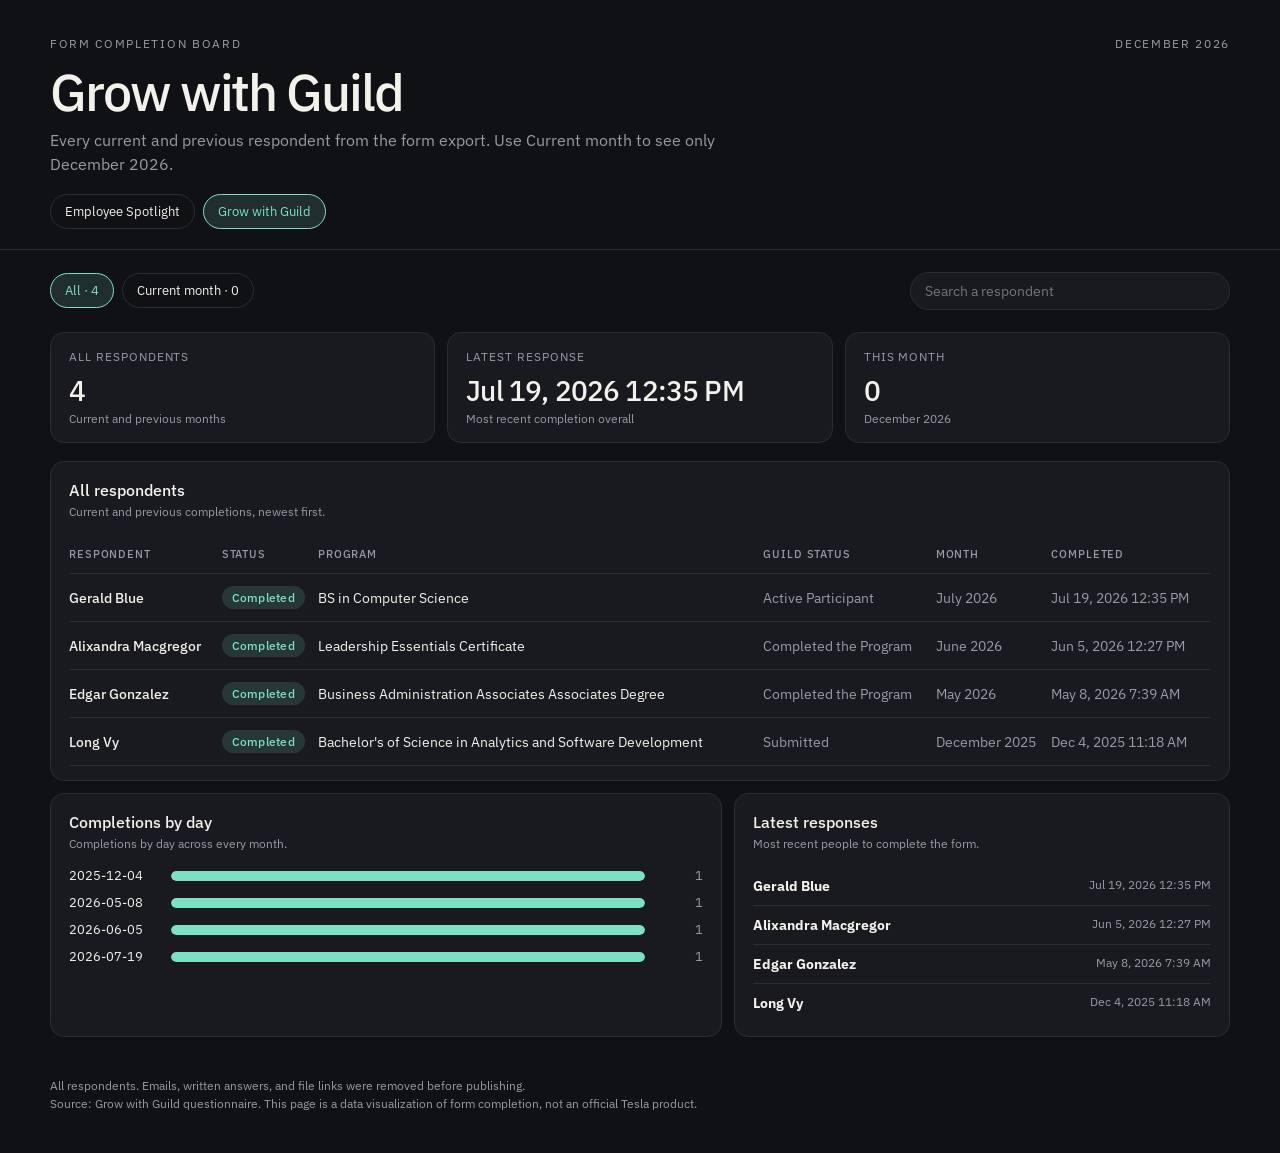
==== guild.html @ 39f677ed "Add a Grow with Guild board beside Employee Spotlight. Co-authored-by: Cursor <cursoragent@cursor.co" ====
<!DOCTYPE html>
<html lang="en">
  <head>
    <meta charset="utf-8" />
    <meta name="viewport" content="width=device-width, initial-scale=1" />
    <title>Grow with Guild · Completion board</title>
    <meta
      name="description"
      content="Who has submitted the Grow with Guild questionnaire."
    />
    <link rel="preconnect" href="https://fonts.googleapis.com" />
    <link rel="preconnect" href="https://fonts.gstatic.com" crossorigin />
    <link
      href="https://fonts.googleapis.com/css2?family=IBM+Plex+Sans:wght@400;500&display=swap"
      rel="stylesheet"
    />
    <link rel="stylesheet" href="css/styles.css" />
  </head>
  <body data-source="data/guild.json" data-page="guild">
    <header>
      <div class="wrap">
        <div class="eyebrow">
          <span>Form completion board</span>
          <span id="period">This month</span>
        </div>
        <h1>Grow with Guild</h1>
        <p class="lede" id="lede">
          Guild program respondents from the form export. All lists every
          submission; Current month shows only this month.
        </p>
        <nav class="site-nav" aria-label="Boards">
          <a href="index.html">Employee Spotlight</a>
          <a href="guild.html" aria-current="page">Grow with Guild</a>
        </nav>
      </div>
    </header>

    <main class="wrap">
      <div class="controls">
        <div class="pills tabs" id="view-tabs" role="tablist" aria-label="Respondent views"></div>
        <label class="search">
          <input id="search" type="search" placeholder="Search a respondent" />
        </label>
      </div>

      <section class="kpis" id="kpis"></section>

      <section class="grid">
        <article class="panel full">
          <h2 id="people-heading">All respondents</h2>
          <p class="caption" id="people-caption">
            Every current and previous respondent, newest first.
          </p>
          <div id="people"></div>
        </article>
      </section>

      <section class="grid">
        <article class="panel">
          <h2>Completions by day</h2>
          <p class="caption" id="by-day-caption">Count of unique respondents by completion date.</p>
          <div class="bars" id="by-day"></div>
        </article>
        <article class="panel">
          <h2>Latest responses</h2>
          <p class="caption" id="recent-caption">Most recent people to complete the form.</p>
          <div id="recent"></div>
        </article>
      </section>
    </main>

    <footer>
      <div class="wrap">
        <div id="generated"></div>
        Source: Grow with Guild questionnaire. This page is a data visualization
        of form completion, not an official Tesla product.
      </div>
    </footer>
    <script src="js/app.js"></script>
  </body>
</html>
---- css/styles.css ----
:root {
  --bg: #101114;
  --bg-elevated: #181a1f;
  --line: #2a2d34;
  --text: #f3f1ec;
  --muted: #9a9aa3;
  --accent: #7ee0c3;
  --accent-dim: rgba(126, 224, 195, 0.14);
  --warn: #e4b15c;
  --max-width: 1180px;
  --radius: 14px;
}

* {
  box-sizing: border-box;
}

html,
body {
  margin: 0;
  padding: 0;
  background: var(--bg);
  color: var(--text);
  font-family: "IBM Plex Sans", "Segoe UI", sans-serif;
}

body {
  min-height: 100vh;
}

a {
  color: var(--accent);
}

.wrap {
  width: min(var(--max-width), calc(100% - 40px));
  margin: 0 auto;
}

header {
  padding: 36px 0 20px;
  border-bottom: 1px solid var(--line);
}

.eyebrow {
  display: flex;
  justify-content: space-between;
  gap: 16px;
  align-items: baseline;
  color: var(--muted);
  font-size: 12px;
  letter-spacing: 0.14em;
  text-transform: uppercase;
}

h1 {
  margin: 14px 0 8px;
  font-size: clamp(32px, 5vw, 52px);
  font-weight: 500;
  letter-spacing: -0.04em;
  line-height: 1.05;
}

.lede {
  max-width: 680px;
  margin: 0;
  color: var(--muted);
  font-size: 16px;
  line-height: 1.5;
}

.site-nav {
  display: flex;
  flex-wrap: wrap;
  gap: 8px;
  margin: 18px 0 0;
}

.site-nav a {
  text-decoration: none;
  border: 1px solid var(--line);
  color: var(--text);
  border-radius: 999px;
  padding: 8px 14px;
  font-size: 13px;
}

.site-nav a[aria-current="page"] {
  background: var(--accent-dim);
  border-color: var(--accent);
  color: var(--accent);
}

.controls {
  display: flex;
  flex-wrap: wrap;
  gap: 12px;
  align-items: center;
  padding: 22px 0;
}

.pills {
  display: flex;
  flex-wrap: wrap;
  gap: 8px;
}

button.pill {
  appearance: none;
  border: 1px solid var(--line);
  background: transparent;
  color: var(--text);
  border-radius: 999px;
  padding: 8px 14px;
  font: inherit;
  font-size: 13px;
  cursor: pointer;
}

button.pill[aria-pressed="true"],
button.pill[aria-selected="true"] {
  background: var(--accent-dim);
  border-color: var(--accent);
  color: var(--accent);
}

.search {
  margin-left: auto;
  min-width: 220px;
  flex: 1;
  max-width: 320px;
}

.search input {
  width: 100%;
  border: 1px solid var(--line);
  background: var(--bg-elevated);
  color: var(--text);
  border-radius: 999px;
  padding: 9px 14px;
  font: inherit;
  font-size: 14px;
}

.search input:focus {
  outline: 1px solid var(--accent);
}

.kpis {
  display: grid;
  grid-template-columns: repeat(3, 1fr);
  gap: 12px;
  margin-bottom: 18px;
}

.kpi {
  background: var(--bg-elevated);
  border: 1px solid var(--line);
  border-radius: var(--radius);
  padding: 16px 18px;
}

.kpi span {
  display: block;
  color: var(--muted);
  font-size: 12px;
  letter-spacing: 0.08em;
  text-transform: uppercase;
}

.kpi strong {
  display: block;
  margin-top: 10px;
  font-size: clamp(16px, 2.4vw, 28px);
  font-weight: 500;
  font-variant-numeric: tabular-nums;
  letter-spacing: -0.03em;
  line-height: 1.2;
}

.kpi em {
  display: block;
  margin-top: 4px;
  color: var(--muted);
  font-style: normal;
  font-size: 12px;
}

.grid {
  display: grid;
  grid-template-columns: 1.15fr 0.85fr;
  gap: 12px;
  margin-bottom: 12px;
}

.panel {
  background: var(--bg-elevated);
  border: 1px solid var(--line);
  border-radius: var(--radius);
  padding: 18px 18px 14px;
  min-height: 240px;
}

.panel h2 {
  margin: 0 0 4px;
  font-size: 16px;
  font-weight: 500;
}

.caption {
  margin: 0 0 16px;
  color: var(--muted);
  font-size: 12px;
}

.full {
  grid-column: 1 / -1;
}

.bars {
  display: grid;
  gap: 10px;
}

.bar-row {
  display: grid;
  grid-template-columns: 92px 1fr 48px;
  gap: 10px;
  align-items: center;
  font-size: 13px;
}

.bar-row span:last-child {
  text-align: right;
  font-variant-numeric: tabular-nums;
  color: var(--muted);
}

.track {
  height: 10px;
  background: #24262c;
  border-radius: 999px;
  overflow: hidden;
}

.fill {
  height: 100%;
  background: var(--accent);
  border-radius: 999px;
}

table {
  width: 100%;
  border-collapse: collapse;
  font-size: 14px;
}

th,
td {
  text-align: left;
  padding: 12px 0;
  border-bottom: 1px solid var(--line);
  vertical-align: middle;
}

th {
  color: var(--muted);
  font-weight: 500;
  font-size: 11px;
  letter-spacing: 0.08em;
  text-transform: uppercase;
}

td.name {
  font-weight: 500;
}

td.when {
  color: var(--muted);
  font-variant-numeric: tabular-nums;
  white-space: nowrap;
}

.badge {
  display: inline-flex;
  align-items: center;
  gap: 6px;
  border-radius: 999px;
  padding: 4px 10px;
  font-size: 12px;
  font-weight: 500;
  letter-spacing: 0.02em;
}

.badge.done {
  background: var(--accent-dim);
  color: var(--accent);
}

.badge.new {
  margin-left: 8px;
  background: rgba(228, 177, 92, 0.16);
  color: var(--warn);
}

.empty {
  color: var(--muted);
  font-size: 14px;
  line-height: 1.5;
  padding: 12px 0 8px;
}

.recent-row {
  display: flex;
  justify-content: space-between;
  gap: 12px;
  padding: 10px 0;
  border-bottom: 1px solid var(--line);
  font-size: 14px;
}

.recent-row:last-child {
  border-bottom: none;
}

.recent-row span {
  color: var(--muted);
  font-size: 12px;
  white-space: nowrap;
}

footer {
  padding: 28px 0 40px;
  color: var(--muted);
  font-size: 12px;
  line-height: 1.5;
}

@media (max-width: 900px) {
  .kpis,
  .grid {
    grid-template-columns: 1fr;
  }

  .search {
    margin-left: 0;
    max-width: none;
  }

  td.when {
    white-space: normal;
  }
}
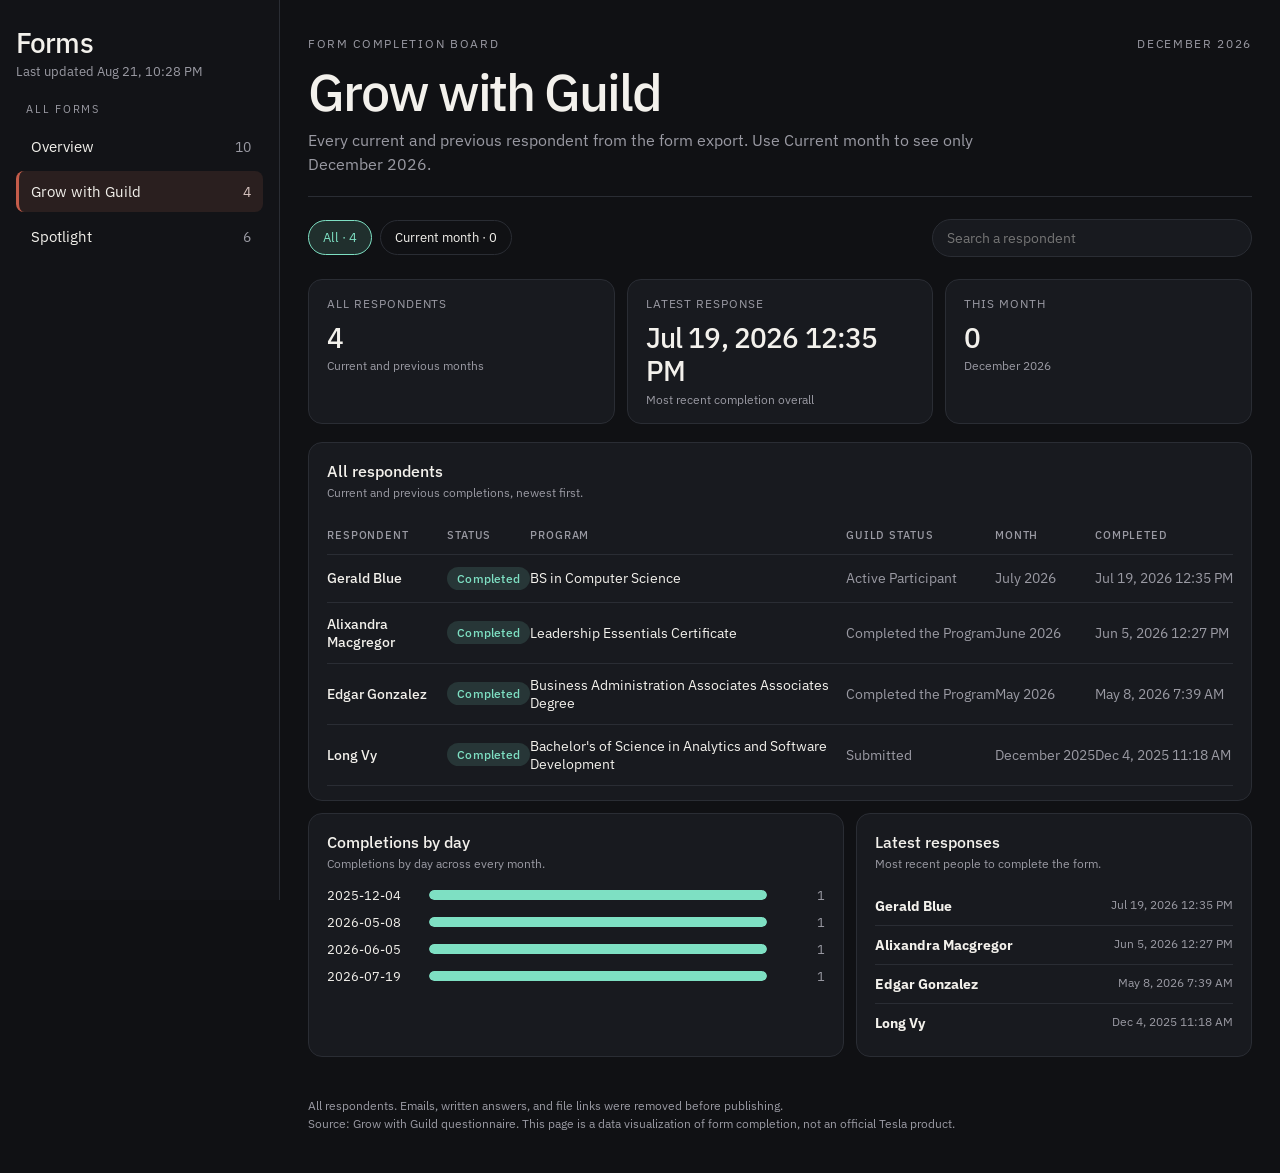
==== commit eec6f4b1: "Add a left Forms nav with Overview, Guild, and Spotlight. Co-authored-by: Cursor <cursoragent@cursor" ====
--- a/guild.html
+++ b/guild.html
@@ -17,65 +17,81 @@
     <link rel="stylesheet" href="css/styles.css" />
   </head>
   <body data-source="data/guild.json" data-page="guild">
-    <header>
-      <div class="wrap">
-        <div class="eyebrow">
-          <span>Form completion board</span>
-          <span id="period">This month</span>
-        </div>
-        <h1>Grow with Guild</h1>
-        <p class="lede" id="lede">
-          Guild program respondents from the form export. All lists every
-          submission; Current month shows only this month.
-        </p>
-        <nav class="site-nav" aria-label="Boards">
-          <a href="index.html">Employee Spotlight</a>
-          <a href="guild.html" aria-current="page">Grow with Guild</a>
+    <div class="shell">
+      <aside class="sidebar">
+        <h1 class="sidebar-title">Forms</h1>
+        <p class="sidebar-updated" id="nav-updated">Last updated</p>
+        <p class="sidebar-kicker">All forms</p>
+        <nav class="site-nav" aria-label="Forms">
+          <a href="overview.html">
+            <span>Overview</span>
+            <span class="nav-count" data-count="all"></span>
+          </a>
+          <a href="guild.html" aria-current="page">
+            <span>Grow with Guild</span>
+            <span class="nav-count" data-count="guild"></span>
+          </a>
+          <a href="index.html">
+            <span>Spotlight</span>
+            <span class="nav-count" data-count="spotlight"></span>
+          </a>
         </nav>
+      </aside>
+      <div class="content">
+        <header>
+          <div class="eyebrow">
+            <span>Form completion board</span>
+            <span id="period">This month</span>
+          </div>
+          <h1>Grow with Guild</h1>
+          <p class="lede" id="lede">
+            Guild program respondents from the form export. All lists every
+            submission; Current month shows only this month.
+          </p>
+        </header>
+
+        <main>
+          <div class="controls">
+            <div class="pills tabs" id="view-tabs" role="tablist" aria-label="Respondent views"></div>
+            <label class="search">
+              <input id="search" type="search" placeholder="Search a respondent" />
+            </label>
+          </div>
+
+          <section class="kpis" id="kpis"></section>
+
+          <section class="grid">
+            <article class="panel full">
+              <h2 id="people-heading">All respondents</h2>
+              <p class="caption" id="people-caption">
+                Every current and previous respondent, newest first.
+              </p>
+              <div id="people"></div>
+            </article>
+          </section>
+
+          <section class="grid">
+            <article class="panel">
+              <h2>Completions by day</h2>
+              <p class="caption" id="by-day-caption">Count of unique respondents by completion date.</p>
+              <div class="bars" id="by-day"></div>
+            </article>
+            <article class="panel">
+              <h2>Latest responses</h2>
+              <p class="caption" id="recent-caption">Most recent people to complete the form.</p>
+              <div id="recent"></div>
+            </article>
+          </section>
+        </main>
+
+        <footer>
+          <div id="generated"></div>
+          Source: Grow with Guild questionnaire. This page is a data visualization
+          of form completion, not an official Tesla product.
+        </footer>
       </div>
-    </header>
-
-    <main class="wrap">
-      <div class="controls">
-        <div class="pills tabs" id="view-tabs" role="tablist" aria-label="Respondent views"></div>
-        <label class="search">
-          <input id="search" type="search" placeholder="Search a respondent" />
-        </label>
-      </div>
-
-      <section class="kpis" id="kpis"></section>
-
-      <section class="grid">
-        <article class="panel full">
-          <h2 id="people-heading">All respondents</h2>
-          <p class="caption" id="people-caption">
-            Every current and previous respondent, newest first.
-          </p>
-          <div id="people"></div>
-        </article>
-      </section>
-
-      <section class="grid">
-        <article class="panel">
-          <h2>Completions by day</h2>
-          <p class="caption" id="by-day-caption">Count of unique respondents by completion date.</p>
-          <div class="bars" id="by-day"></div>
-        </article>
-        <article class="panel">
-          <h2>Latest responses</h2>
-          <p class="caption" id="recent-caption">Most recent people to complete the form.</p>
-          <div id="recent"></div>
-        </article>
-      </section>
-    </main>
-
-    <footer>
-      <div class="wrap">
-        <div id="generated"></div>
-        Source: Grow with Guild questionnaire. This page is a data visualization
-        of form completion, not an official Tesla product.
-      </div>
-    </footer>
+    </div>
+    <script src="js/nav.js"></script>
     <script src="js/app.js"></script>
   </body>
 </html>
--- a/css/styles.css
+++ b/css/styles.css
@@ -28,13 +28,86 @@
   min-height: 100vh;
 }
 
-a {
-  color: var(--accent);
-}
-
-.wrap {
-  width: min(var(--max-width), calc(100% - 40px));
-  margin: 0 auto;
+.shell {
+  display: grid;
+  grid-template-columns: 280px 1fr;
+  min-height: 100vh;
+}
+
+.sidebar {
+  position: sticky;
+  top: 0;
+  align-self: start;
+  height: 100vh;
+  padding: 28px 16px;
+  border-right: 1px solid var(--line);
+  background: #121317;
+}
+
+.sidebar-title {
+  margin: 0;
+  font-size: 28px;
+  font-weight: 500;
+  letter-spacing: -0.03em;
+}
+
+.sidebar-updated {
+  margin: 6px 0 22px;
+  color: var(--muted);
+  font-size: 13px;
+}
+
+.sidebar-kicker {
+  margin: 0 0 10px;
+  padding: 0 10px;
+  color: var(--muted);
+  font-size: 11px;
+  letter-spacing: 0.16em;
+  text-transform: uppercase;
+}
+
+.site-nav {
+  display: flex;
+  flex-direction: column;
+  gap: 4px;
+}
+
+.site-nav a {
+  display: flex;
+  justify-content: space-between;
+  align-items: center;
+  gap: 12px;
+  text-decoration: none;
+  color: var(--text);
+  border-radius: 8px;
+  padding: 11px 12px;
+  font-size: 15px;
+  border-left: 3px solid transparent;
+}
+
+.site-nav a:hover {
+  background: #1a1c22;
+}
+
+.site-nav a[aria-current="page"] {
+  background: #2a1f1f;
+  border-left-color: #c45c4a;
+  color: var(--text);
+}
+
+.nav-count {
+  color: var(--muted);
+  font-variant-numeric: tabular-nums;
+  font-size: 14px;
+}
+
+.site-nav a[aria-current="page"] .nav-count {
+  color: #d7c4c0;
+}
+
+.content {
+  min-width: 0;
+  padding: 0 28px;
 }
 
 header {
@@ -67,28 +140,6 @@
   color: var(--muted);
   font-size: 16px;
   line-height: 1.5;
-}
-
-.site-nav {
-  display: flex;
-  flex-wrap: wrap;
-  gap: 8px;
-  margin: 18px 0 0;
-}
-
-.site-nav a {
-  text-decoration: none;
-  border: 1px solid var(--line);
-  color: var(--text);
-  border-radius: 999px;
-  padding: 8px 14px;
-  font-size: 13px;
-}
-
-.site-nav a[aria-current="page"] {
-  background: var(--accent-dim);
-  border-color: var(--accent);
-  color: var(--accent);
 }
 
 .controls {
@@ -337,6 +388,23 @@
 }
 
 @media (max-width: 900px) {
+  .shell {
+    grid-template-columns: 1fr;
+  }
+
+  .sidebar {
+    position: static;
+    height: auto;
+    border-right: none;
+    border-bottom: 1px solid var(--line);
+    padding: 16px 20px;
+  }
+
+  .site-nav {
+    flex-direction: row;
+    flex-wrap: wrap;
+  }
+
   .kpis,
   .grid {
     grid-template-columns: 1fr;
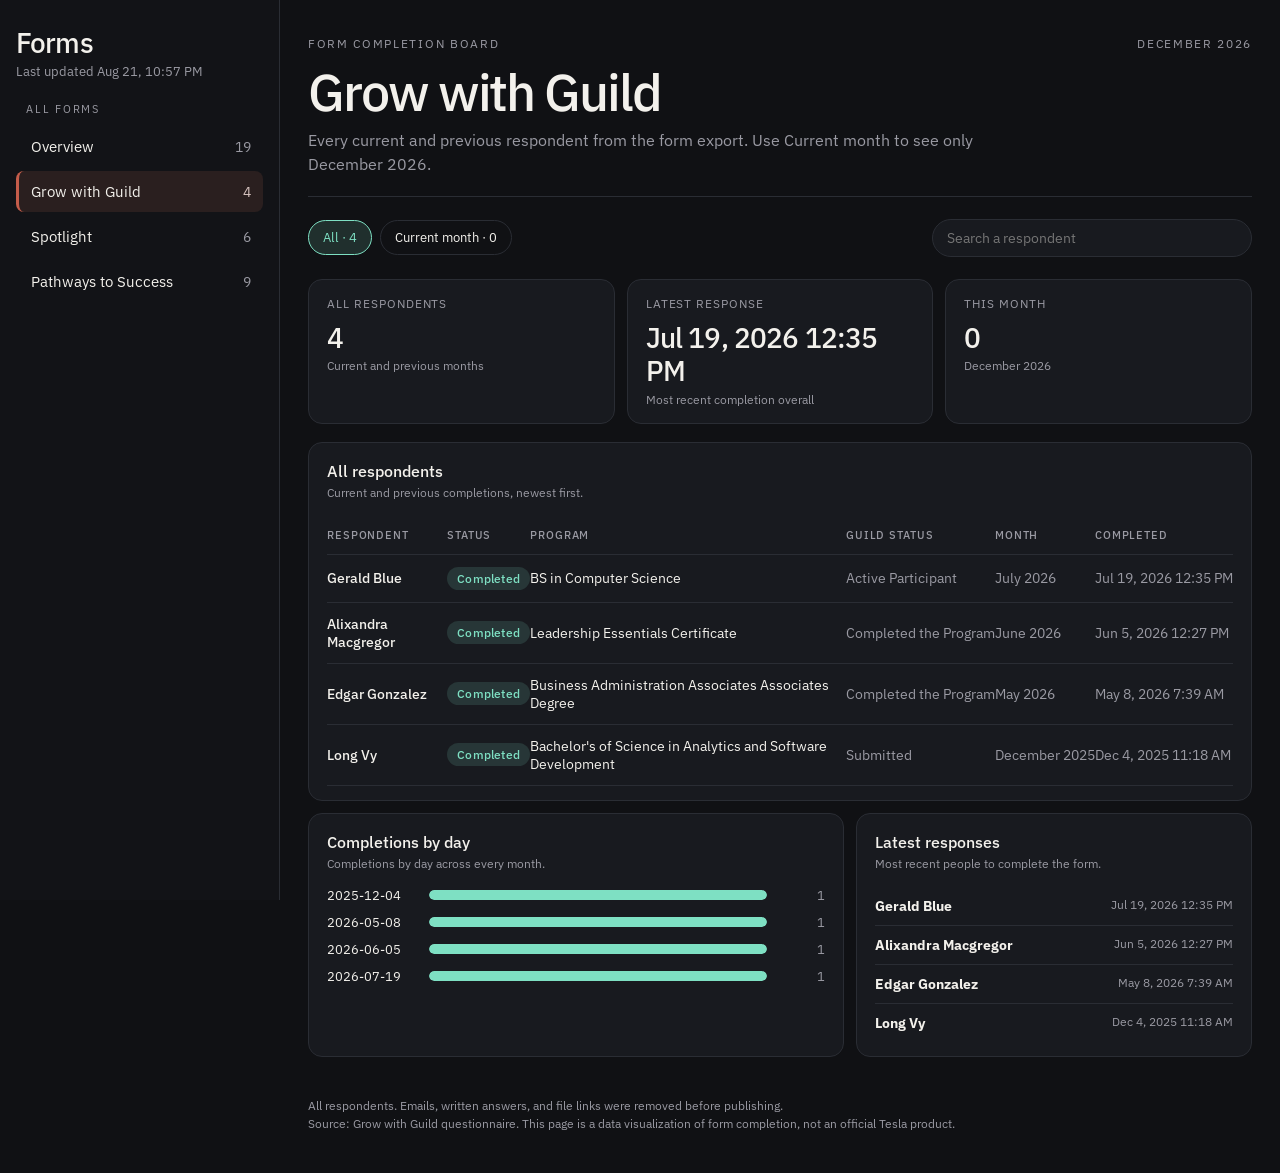
==== commit a27226ff: "Add a Pathways to Success board with the same All and Current month views. Co-authored-by: Cursor <c" ====
--- a/guild.html
+++ b/guild.html
@@ -34,6 +34,10 @@
           <a href="index.html">
             <span>Spotlight</span>
             <span class="nav-count" data-count="spotlight"></span>
+          </a>
+          <a href="pathways.html">
+            <span>Pathways to Success</span>
+            <span class="nav-count" data-count="pathways"></span>
           </a>
         </nav>
       </aside>
--- a/css/styles.css
+++ b/css/styles.css
@@ -204,6 +204,10 @@
   margin-bottom: 18px;
 }
 
+.kpis-four {
+  grid-template-columns: repeat(4, 1fr);
+}
+
 .kpi {
   background: var(--bg-elevated);
   border: 1px solid var(--line);
@@ -406,6 +410,7 @@
   }
 
   .kpis,
+  .kpis-four,
   .grid {
     grid-template-columns: 1fr;
   }
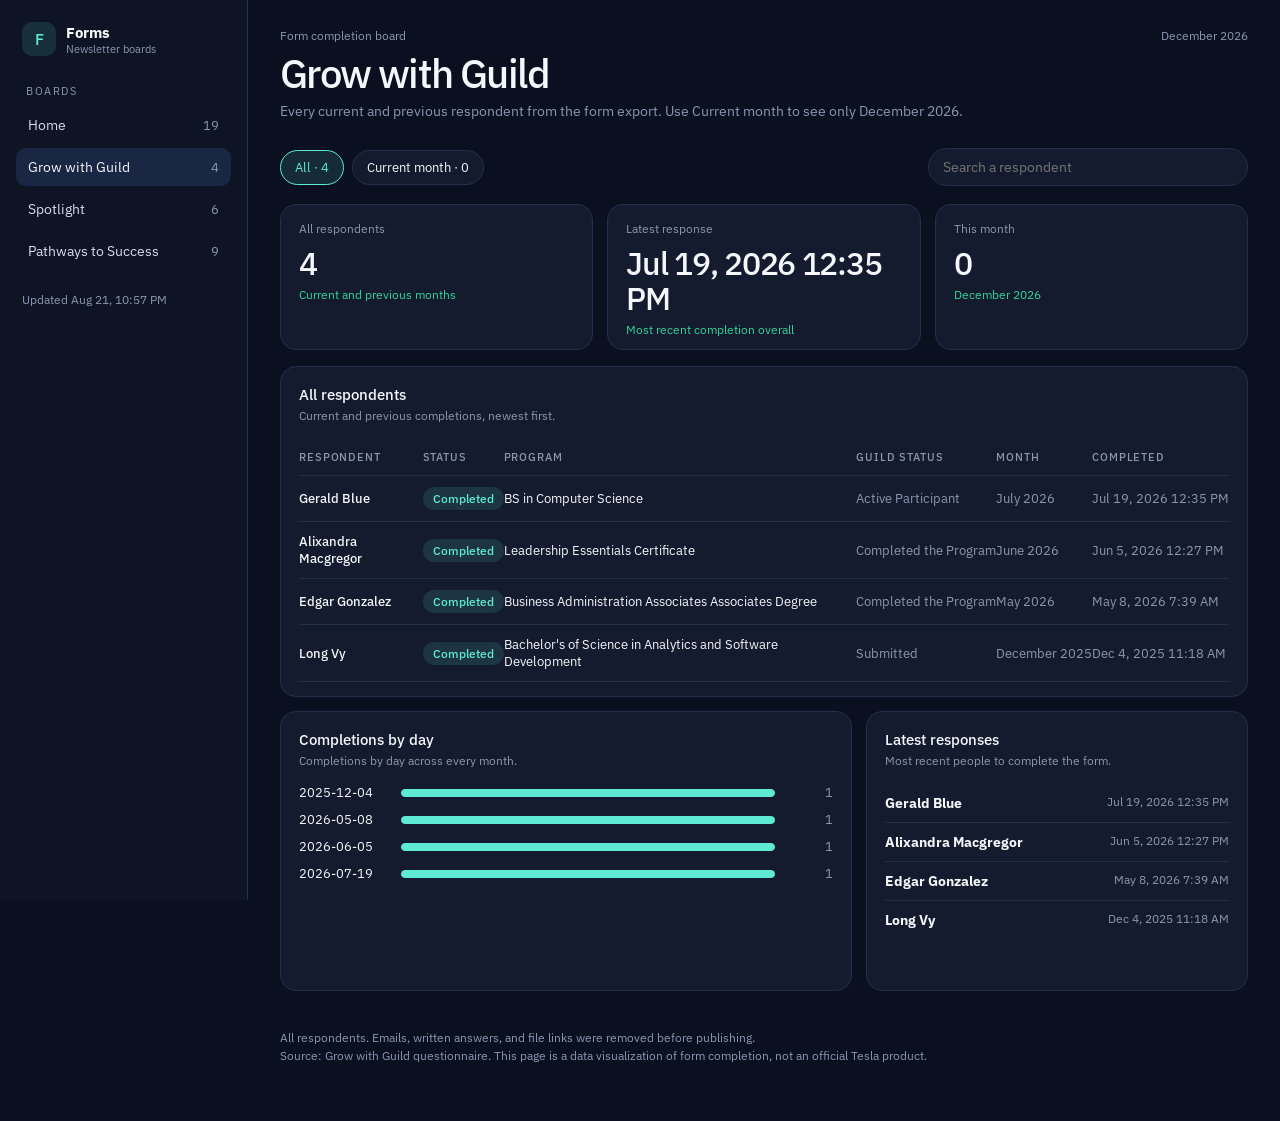
==== commit 981001bd: "Restyle the boards as an executive dashboard with a Home summary. Co-authored-by: Cursor <cursoragen" ====
--- a/guild.html
+++ b/guild.html
@@ -18,29 +18,7 @@
   </head>
   <body data-source="data/guild.json" data-page="guild">
     <div class="shell">
-      <aside class="sidebar">
-        <h1 class="sidebar-title">Forms</h1>
-        <p class="sidebar-updated" id="nav-updated">Last updated</p>
-        <p class="sidebar-kicker">All forms</p>
-        <nav class="site-nav" aria-label="Forms">
-          <a href="overview.html">
-            <span>Overview</span>
-            <span class="nav-count" data-count="all"></span>
-          </a>
-          <a href="guild.html" aria-current="page">
-            <span>Grow with Guild</span>
-            <span class="nav-count" data-count="guild"></span>
-          </a>
-          <a href="index.html">
-            <span>Spotlight</span>
-            <span class="nav-count" data-count="spotlight"></span>
-          </a>
-          <a href="pathways.html">
-            <span>Pathways to Success</span>
-            <span class="nav-count" data-count="pathways"></span>
-          </a>
-        </nav>
-      </aside>
+      <aside class="sidebar"></aside>
       <div class="content">
         <header>
           <div class="eyebrow">
--- a/css/styles.css
+++ b/css/styles.css
@@ -1,14 +1,17 @@
 :root {
-  --bg: #101114;
-  --bg-elevated: #181a1f;
-  --line: #2a2d34;
-  --text: #f3f1ec;
-  --muted: #9a9aa3;
-  --accent: #7ee0c3;
-  --accent-dim: rgba(126, 224, 195, 0.14);
-  --warn: #e4b15c;
-  --max-width: 1180px;
-  --radius: 14px;
+  --bg: #0b1020;
+  --bg-elevated: #151b2e;
+  --sidebar: #0e1424;
+  --line: #243049;
+  --text: #f4f7fb;
+  --muted: #8b97b0;
+  --accent: #5eead4;
+  --accent-dim: rgba(94, 234, 212, 0.12);
+  --accent-2: #60a5fa;
+  --accent-3: #f0abfc;
+  --warn: #fb7185;
+  --ok: #34d399;
+  --radius: 16px;
 }
 
 * {
@@ -30,7 +33,7 @@
 
 .shell {
   display: grid;
-  grid-template-columns: 280px 1fr;
+  grid-template-columns: 248px 1fr;
   min-height: 100vh;
 }
 
@@ -39,30 +42,47 @@
   top: 0;
   align-self: start;
   height: 100vh;
-  padding: 28px 16px;
+  padding: 22px 16px;
   border-right: 1px solid var(--line);
-  background: #121317;
-}
-
-.sidebar-title {
-  margin: 0;
-  font-size: 28px;
-  font-weight: 500;
-  letter-spacing: -0.03em;
-}
-
-.sidebar-updated {
-  margin: 6px 0 22px;
-  color: var(--muted);
-  font-size: 13px;
+  background: var(--sidebar);
+}
+
+.brand {
+  display: flex;
+  gap: 10px;
+  align-items: center;
+  margin-bottom: 28px;
+  padding: 0 6px;
+}
+
+.brand-mark {
+  display: grid;
+  place-items: center;
+  width: 34px;
+  height: 34px;
+  border-radius: 10px;
+  background: var(--accent-dim);
+  color: var(--accent);
+  font-weight: 500;
+}
+
+.brand strong {
+  display: block;
+  font-size: 15px;
+}
+
+.brand small {
+  display: block;
+  color: var(--muted);
+  font-size: 11px;
 }
 
 .sidebar-kicker {
-  margin: 0 0 10px;
+  margin: 0 0 8px;
   padding: 0 10px;
   color: var(--muted);
   font-size: 11px;
-  letter-spacing: 0.16em;
+  letter-spacing: 0.14em;
   text-transform: uppercase;
 }
 
@@ -70,6 +90,7 @@
   display: flex;
   flex-direction: column;
   gap: 4px;
+  margin-bottom: 22px;
 }
 
 .site-nav a {
@@ -78,41 +99,40 @@
   align-items: center;
   gap: 12px;
   text-decoration: none;
+  color: #d5dceb;
+  border-radius: 10px;
+  padding: 10px 12px;
+  font-size: 14px;
+}
+
+.site-nav a:hover {
+  background: #182036;
+}
+
+.site-nav a[aria-current="page"] {
+  background: #1a2744;
   color: var(--text);
-  border-radius: 8px;
-  padding: 11px 12px;
-  font-size: 15px;
-  border-left: 3px solid transparent;
-}
-
-.site-nav a:hover {
-  background: #1a1c22;
-}
-
-.site-nav a[aria-current="page"] {
-  background: #2a1f1f;
-  border-left-color: #c45c4a;
-  color: var(--text);
 }
 
 .nav-count {
   color: var(--muted);
   font-variant-numeric: tabular-nums;
-  font-size: 14px;
-}
-
-.site-nav a[aria-current="page"] .nav-count {
-  color: #d7c4c0;
+  font-size: 13px;
+}
+
+.sidebar-updated {
+  margin: 18px 6px 0;
+  color: var(--muted);
+  font-size: 12px;
 }
 
 .content {
   min-width: 0;
-  padding: 0 28px;
+  padding: 0 32px 24px;
 }
 
 header {
-  padding: 36px 0 20px;
-  border-bottom: 1px solid var(--line);
+  padding: 28px 0 18px;
 }
 
 .eyebrow {
@@ -122,23 +142,21 @@
   align-items: baseline;
   color: var(--muted);
   font-size: 12px;
-  letter-spacing: 0.14em;
-  text-transform: uppercase;
 }
 
 h1 {
-  margin: 14px 0 8px;
-  font-size: clamp(32px, 5vw, 52px);
+  margin: 8px 0 6px;
+  font-size: clamp(28px, 4vw, 40px);
   font-weight: 500;
   letter-spacing: -0.04em;
-  line-height: 1.05;
+  line-height: 1.1;
 }
 
 .lede {
-  max-width: 680px;
+  max-width: 720px;
   margin: 0;
   color: var(--muted);
-  font-size: 16px;
+  font-size: 14px;
   line-height: 1.5;
 }
 
@@ -147,7 +165,7 @@
   flex-wrap: wrap;
   gap: 12px;
   align-items: center;
-  padding: 22px 0;
+  padding: 8px 0 18px;
 }
 
 .pills {
@@ -159,7 +177,7 @@
 button.pill {
   appearance: none;
   border: 1px solid var(--line);
-  background: transparent;
+  background: var(--bg-elevated);
   color: var(--text);
   border-radius: 999px;
   padding: 8px 14px;
@@ -199,53 +217,58 @@
 
 .kpis {
   display: grid;
-  grid-template-columns: repeat(3, 1fr);
-  gap: 12px;
-  margin-bottom: 18px;
-}
-
-.kpis-four {
-  grid-template-columns: repeat(4, 1fr);
+  grid-template-columns: repeat(auto-fit, minmax(180px, 1fr));
+  gap: 14px;
+  margin-bottom: 16px;
 }
 
 .kpi {
   background: var(--bg-elevated);
   border: 1px solid var(--line);
   border-radius: var(--radius);
-  padding: 16px 18px;
+  padding: 16px 18px 12px;
 }
 
 .kpi span {
   display: block;
   color: var(--muted);
   font-size: 12px;
-  letter-spacing: 0.08em;
-  text-transform: uppercase;
 }
 
 .kpi strong {
   display: block;
   margin-top: 10px;
-  font-size: clamp(16px, 2.4vw, 28px);
+  font-size: clamp(22px, 2.6vw, 32px);
   font-weight: 500;
   font-variant-numeric: tabular-nums;
-  letter-spacing: -0.03em;
-  line-height: 1.2;
+  letter-spacing: -0.04em;
+  line-height: 1.1;
 }
 
 .kpi em {
   display: block;
-  margin-top: 4px;
-  color: var(--muted);
+  margin-top: 6px;
+  color: var(--ok);
   font-style: normal;
   font-size: 12px;
 }
 
+.kpi em.warn {
+  color: var(--warn);
+}
+
+.spark {
+  display: block;
+  width: 100%;
+  height: 36px;
+  margin-top: 12px;
+}
+
 .grid {
   display: grid;
-  grid-template-columns: 1.15fr 0.85fr;
-  gap: 12px;
-  margin-bottom: 12px;
+  grid-template-columns: 1.2fr 0.8fr;
+  gap: 14px;
+  margin-bottom: 14px;
 }
 
 .panel {
@@ -253,12 +276,12 @@
   border: 1px solid var(--line);
   border-radius: var(--radius);
   padding: 18px 18px 14px;
-  min-height: 240px;
+  min-height: 280px;
 }
 
 .panel h2 {
   margin: 0 0 4px;
-  font-size: 16px;
+  font-size: 15px;
   font-weight: 500;
 }
 
@@ -292,8 +315,8 @@
 }
 
 .track {
-  height: 10px;
-  background: #24262c;
+  height: 8px;
+  background: #243049;
   border-radius: 999px;
   overflow: hidden;
 }
@@ -304,16 +327,80 @@
   border-radius: 999px;
 }
 
+.fill.blue {
+  background: var(--accent-2);
+}
+
+.fill.pink {
+  background: var(--accent-3);
+}
+
+.donut-wrap {
+  display: grid;
+  grid-template-columns: 180px 1fr;
+  gap: 18px;
+  align-items: center;
+  min-height: 200px;
+}
+
+.donut {
+  width: 180px;
+  height: 180px;
+  border-radius: 50%;
+  display: grid;
+  place-items: center;
+}
+
+.donut-hole {
+  width: 112px;
+  height: 112px;
+  border-radius: 50%;
+  background: var(--bg-elevated);
+  display: grid;
+  place-items: center;
+  text-align: center;
+}
+
+.donut-hole strong {
+  font-size: 22px;
+}
+
+.donut-hole span {
+  display: block;
+  color: var(--muted);
+  font-size: 11px;
+}
+
+.legend {
+  display: grid;
+  gap: 10px;
+  font-size: 13px;
+}
+
+.legend div {
+  display: flex;
+  justify-content: space-between;
+  gap: 12px;
+}
+
+.swatch {
+  display: inline-block;
+  width: 8px;
+  height: 8px;
+  border-radius: 99px;
+  margin-right: 8px;
+}
+
 table {
   width: 100%;
   border-collapse: collapse;
-  font-size: 14px;
+  font-size: 13px;
 }
 
 th,
 td {
   text-align: left;
-  padding: 12px 0;
+  padding: 11px 0;
   border-bottom: 1px solid var(--line);
   vertical-align: middle;
 }
@@ -344,18 +431,23 @@
   padding: 4px 10px;
   font-size: 12px;
   font-weight: 500;
-  letter-spacing: 0.02em;
-}
-
-.badge.done {
+}
+
+.badge.done,
+.badge.ahead {
   background: var(--accent-dim);
   color: var(--accent);
 }
 
-.badge.new {
-  margin-left: 8px;
-  background: rgba(228, 177, 92, 0.16);
+.badge.new,
+.badge.watch {
+  background: rgba(251, 113, 133, 0.14);
   color: var(--warn);
+}
+
+.badge.track {
+  background: rgba(96, 165, 250, 0.14);
+  color: var(--accent-2);
 }
 
 .empty {
@@ -384,11 +476,27 @@
   white-space: nowrap;
 }
 
+.form-link {
+  color: var(--text);
+  text-decoration: none;
+}
+
+.form-link:hover {
+  color: var(--accent);
+}
+
 footer {
-  padding: 28px 0 40px;
+  padding: 24px 0 32px;
   color: var(--muted);
   font-size: 12px;
   line-height: 1.5;
+}
+
+@media (max-width: 1100px) {
+  .kpis,
+  .donut-wrap {
+    grid-template-columns: 1fr 1fr;
+  }
 }
 
 @media (max-width: 900px) {
@@ -401,17 +509,11 @@
     height: auto;
     border-right: none;
     border-bottom: 1px solid var(--line);
-    padding: 16px 20px;
   }
 
-  .site-nav {
-    flex-direction: row;
-    flex-wrap: wrap;
-  }
-
   .kpis,
-  .kpis-four,
-  .grid {
+  .grid,
+  .donut-wrap {
     grid-template-columns: 1fr;
   }
 
